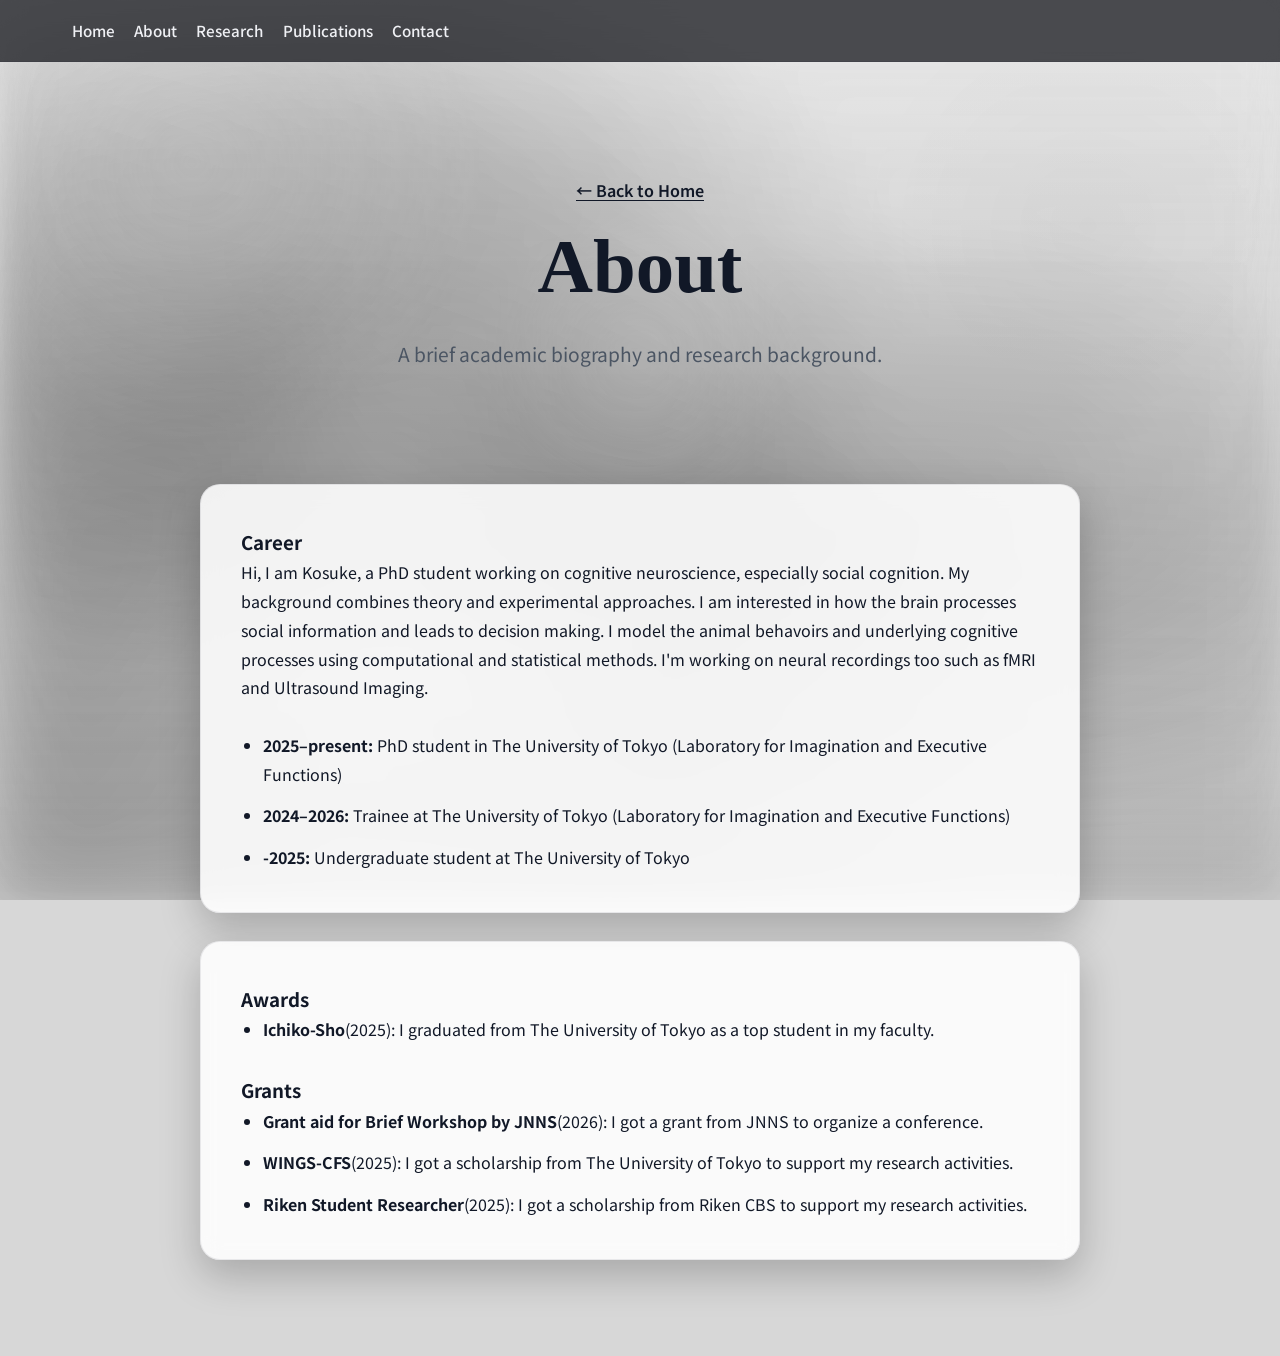
==== about.html @ 312822df "Uploaded the files" ====
<!DOCTYPE html>
<html lang="en">

<head>
    <meta charset="UTF-8">
    <meta name="viewport" content="width=device-width, initial-scale=1.0">
    <title>Kosuke Yoshida — About</title>
    <meta name="description" content="About page for Kosuke Yoshida, researcher in computational neuroscience and machine learning.">
    <link rel="preconnect" href="https://fonts.googleapis.com">
    <link rel="preconnect" href="https://fonts.gstatic.com" crossorigin>
    <link href="https://fonts.googleapis.com/css2?family=Noto+Sans+JP:wght@300;400;500;700&family=Outfit:wght@300;400;600;700&display=swap" rel="stylesheet">
    <link rel="stylesheet" href="style.css">
</head>

<body class="page-body">
    <div class="background-canvas" id="canvas-container"></div>
    <nav class="glass-nav">
        <div class="nav-content">
            <!-- <div class="logo" style="color: #eff0f4;">Kosuke Yoshida</div> -->
            <ul class="nav-links">
                <li><a href="index.html" style="color: #eff0f4;">Home</a></li>
                <li><a href="about.html"  style="color: #eff0f4;">About</a></li>
                <li><a href="research.html" style="color: #eff0f4;">Research</a></li>
                <li><a href="publications.html" style="color: #eff0f4;">Publications</a></li>
                <!-- <li><a href="teaching.html">Teaching</a></li> -->
                <li><a href="contact.html" style="color: #eff0f4;">Contact</a></li>
            </ul>
        </div>
    </nav>

    <main class="page-shell">
        <section class="page-hero">
            <div class="container">
                <a class="concept-link back-home" href="index.html">← Back to Home</a>
                <h1>About</h1>
                <p class="subtitle">A brief academic biography and research background.</p>
            </div>
        </section>
        <section>
            <div class="container">
                <div class="about-stack">
                    <div class="card glass-card page-card fade-in-observe">
                        <h3>Career</h3>
                        <p>
                            Hi, I am Kosuke, a PhD student working on cognitive neuroscience, especially social cognition.
                            My background combines theory and experimental approaches.
                            I am interested in how the brain processes social information and leads to decision making.
                            I model the animal behavoirs and underlying cognitive processes using computational and statistical methods.
                            I'm working on neural recordings too such as fMRI and Ultrasound Imaging.
                        </p>
                        <br>
                        <ul>
                            <li><strong>2025–present:</strong> PhD student in The University of Tokyo (Laboratory for Imagination and Executive Functions)</li>
                            <li><strong>2024–2026:</strong> Trainee at The University of Tokyo (Laboratory for Imagination and Executive Functions)</li>
                            <li><strong>-2025:</strong> Undergraduate student at The University of Tokyo</li>
                        </ul>
                    </div>

                    <div class="card glass-card page-card fade-in-observe">
                        <h3>Awards</h3>
                        <ul>
                            <li><strong>Ichiko-Sho</strong>(2025): I graduated from The University of Tokyo as a top student in my faculty.</li>
                        </ul>
                        <br>
                        <h3>Grants</h3>
                        <ul>
                            <li><strong>Grant aid for Brief Workshop by JNNS</strong>(2026): I got a grant from JNNS to organize a conference.</li>
                            <li><strong>WINGS-CFS</strong>(2025): I got a scholarship from The University of Tokyo to support my research activities.</li>
                            <li><strong>Riken Student Researcher</strong>(2025): I got a scholarship from Riken CBS to support my research activities.</li>
                        </ul>
                    </div>
                </div>
            </div>
        </section>
    </main>

    <!-- <footer>
        <p>&copy; 2026 Kosuke Yoshida. All rights reserved.</p>
    </footer> -->

    <script src="script.js"></script>
</body>

</html>
---- style.css ----
:root {
    /* Gray / academic palette */
    --bg-color: #d7d7d7;
    --bg-accent: #c8c8c8;
    --accent-primary: #525252;
    --accent-secondary: #111827;
    --text-primary: #111827;
    --text-secondary: #4b5563;
    --glass-bg: rgba(255, 255, 255, 0.88);
    --glass-border: rgba(17, 24, 39, 0.08);
    --glass-highlight: rgba(255, 255, 255, 1);
    --font-heading: Georgia, 'Times New Roman', serif;
    --font-body: 'Noto Sans JP', sans-serif;
}

* {
    margin: 0;
    padding: 0;
    box-sizing: border-box;
}

body {
    background-color: var(--bg-color);
    color: var(--text-primary);
    font-family: var(--font-body);
    line-height: 1.8;
    overflow-x: hidden;
    position: relative;
    -webkit-font-smoothing: antialiased;
}

/* Background Animation Placeholder using CSS Gradients */
.background-canvas {
    position: fixed;
    top: 0;
    left: 0;
    width: 100vw;
    height: 100vh;
    z-index: -1;
    overflow: hidden;
    background:
        radial-gradient(circle at 15% 18%, rgba(255, 255, 255, 0.32), transparent 22%),
        radial-gradient(circle at 85% 25%, rgba(0, 0, 0, 0.04), transparent 18%),
        linear-gradient(180deg, rgba(255, 255, 255, 0.28), rgba(0, 0, 0, 0.05));
}

.background-canvas::before {
    content: '';
    position: absolute;
    inset: 0;
    background:
        radial-gradient(circle at 50% 40%, rgba(255, 255, 255, 0.18), transparent 18%),
        radial-gradient(ellipse at 24% 34%, rgba(0, 0, 0, 0.24) 0%, rgba(0, 0, 0, 0.18) 22%, transparent 45%),
        radial-gradient(ellipse at 72% 58%, rgba(0, 0, 0, 0.22) 0%, rgba(0, 0, 0, 0.14) 18%, transparent 42%),
        radial-gradient(ellipse at 52% 80%, rgba(0, 0, 0, 0.14) 0%, rgba(0, 0, 0, 0.08) 16%, transparent 36%),
        linear-gradient(180deg, rgba(255, 255, 255, 0.26), rgba(0, 0, 0, 0.06));
    background-repeat: no-repeat;
    background-position: center center;
    background-size: cover;
    opacity: 0.88;
    mix-blend-mode: normal;
    filter: blur(16px) grayscale(1) contrast(1.02) brightness(0.98);
}

.background-canvas::after {
    content: '';
    position: absolute;
    inset: 0;
    background:
        conic-gradient(from 160deg at 24% 34%, rgba(0, 0, 0, 0.0), rgba(0, 0, 0, 0.12), rgba(0, 0, 0, 0.0) 35%),
        conic-gradient(from 210deg at 72% 58%, rgba(0, 0, 0, 0.0), rgba(0, 0, 0, 0.10), rgba(0, 0, 0, 0.0) 32%),
        linear-gradient(180deg, rgba(255, 255, 255, 0.03), rgba(0, 0, 0, 0.08));
    filter: blur(42px);
    pointer-events: none;
}

.background-canvas canvas {
    position: absolute;
    inset: 0;
    width: 100%;
    height: 100%;
    z-index: 1;
    mix-blend-mode: multiply;
    opacity: 0.0;
    animation: bgPulse 10s ease-in-out infinite alternate;
}

@keyframes bgPulse {
    0% {
        transform: scale(1);
        opacity: 0.8;
    }

    100% {
        transform: scale(1.1);
        opacity: 1;
    }
}

/* Navigation */
.glass-nav {
    position: fixed;
    top: 0;
    width: 100%;
    z-index: 100;
    background: rgba(13, 15, 20, 0.72);
    backdrop-filter: blur(12px);
    -webkit-backdrop-filter: blur(12px);
    border-bottom: 1px solid var(--glass-border);
    padding: 1rem 0;
    transition: all 0.3s ease;
}

.nav-content {
    max-width: 1200px;
    margin: 0 auto;
    display: flex;
    justify-content: space-between;
    align-items: center;
    padding: 0 2rem;
}

.logo {
    font-family: var(--font-heading);
    font-weight: 700;
    font-size: 1.25rem;
    color: var(--text-primary);
    letter-spacing: 0.5px;
}

.nav-links {
    list-style: none;
    display: flex;
    gap: 1.2rem;
    flex-wrap: wrap;
    justify-content: flex-end;
}

.nav-links a {
    color: var(--text-primary);
    text-decoration: none;
    font-size: 0.95rem;
    font-weight: 500;
    transition: color 0.3s ease, opacity 0.3s ease;
    padding: 0.1rem 0;
    border: none;
    border-radius: 0;
    background: transparent;
}

.nav-links a:hover {
    color: #000000;
    background: transparent;
    opacity: 0.72;
}

/* Hero Section */
#hero {
    min-height: 100vh;
    display: flex;
    flex-direction: column;
    justify-content: center;
    align-items: center;
    text-align: center;
    padding: 2rem;
    position: relative;
}

.eyebrow {
    font-family: var(--font-heading);
    color: var(--text-secondary);
    text-transform: uppercase;
    letter-spacing: 2px;
    font-size: 0.85rem;
    margin-bottom: 1rem;
    display: block;
}

h1 {
    font-family: var(--font-heading);
    font-size: clamp(2.5rem, 6vw, 5rem);
    font-weight: 700;
    line-height: 1.2;
    margin-bottom: 1.5rem;
    color: var(--text-primary);
}

.subtitle {
    font-size: clamp(1rem, 2vw, 1.2rem);
    color: var(--text-secondary);
    margin-bottom: 3rem;
    max-width: 600px;
    margin-left: auto;
    margin-right: auto;
}

.event-details {
    display: flex;
    flex-wrap: wrap;
    justify-content: center;
    gap: 2rem;
    margin-bottom: 3rem;
    font-family: var(--font-heading);
}

.detail-item {
    display: flex;
    align-items: center;
    gap: 0.5rem;
    background: rgba(255, 255, 255, 0.03);
    padding: 0.25rem 0.5rem;
    border-radius: 6px;
    border: 1px solid rgba(255, 255, 255, 0.08);
}

.hero-host {
    margin-top: -1.6rem;
    margin-bottom: 1.2rem;
    color: var(--text-secondary);
    font-size: 0.95rem;
}

.cta-button {
    display: inline-block;
    padding: 1rem 2.5rem;
    background: linear-gradient(135deg, #d1d5db, #f3f4f6);
    color: #111827;
    text-decoration: none;
    border-radius: 50px;
    font-weight: 600;
    transition: transform 0.3s ease, box-shadow 0.3s ease;
    box-shadow: 0 2px 8px rgba(15, 23, 42, 0.06);
}

.cta-button:hover {
    transform: translateY(-2px);
    box-shadow: 0 8px 24px rgba(0, 0, 0, 0.25);
}

.hero-links {
    display: flex;
    gap: 0.85rem;
    justify-content: center;
    flex-wrap: wrap;
}

/* Sections */
section {
    padding: 6rem 2rem;
}

.page-shell section:not(.page-hero) {
    padding-top: 2rem;
    padding-bottom: 6rem;
}

.container {
    max-width: 1000px;
    margin: 0 auto;
    text-align: center;
}

.section-title {
    font-family: var(--font-heading);
    font-size: 2.5rem;
    text-align: center;
    margin-bottom: 3rem;
    color: #111827;
    background: none;
    background-clip: border-box;
    -webkit-text-fill-color: initial;
}

/* Cards & Glassmorphism */
.glass-card {
    background: var(--glass-bg);
    border: 1px solid var(--glass-border);
    backdrop-filter: blur(10px);
    -webkit-backdrop-filter: blur(10px);
    padding: 2.5rem;
    border-radius: 20px;
    transition: transform 0.3s ease, border-color 0.3s ease;
    box-shadow: 0 16px 40px rgba(0, 0, 0, 0.22);
    text-align: left;
    color: #111827;
}

.glass-card:hover {
    border-color: rgba(255, 255, 255, 0.2);
    background: #ffffff;
}

.about-stack {
    display: grid;
    gap: 1.75rem;
}

.about-stack > .page-card {
    width: 100%;
    max-width: 880px;
    justify-self: center;
}

#about p {
    margin-bottom: 1.5rem;
    color: #111827;
    font-size: 1.05rem;
}

#about p:last-child {
    margin-bottom: 0;
}

.concept-link {
    color: #111827;
    text-decoration: underline;
    text-underline-offset: 3px;
    font-weight: 600;
    transition: opacity 0.2s ease;
}

.concept-link:hover {
    opacity: 0.8;
}

.features-grid {
    display: grid;
    grid-template-columns: repeat(auto-fit, minmax(280px, 1fr));
    gap: 1.5rem;
    margin-top: 2rem;
}

.feature-card h4 {
    font-family: var(--font-heading);
    font-size: 1.25rem;
    color: #111827;
    margin-bottom: 1rem;
}

.tba-card {
    text-align: center;
    padding: 4rem 2rem;
    border-style: dashed;
    border-color: var(--glass-border);
    margin-bottom: 2rem;
}

.tba-content h3 {
    font-family: var(--font-heading);
    font-size: 2rem;
    margin-bottom: 1rem;
    color: #111827;
}

.organizers-grid {
    display: grid;
    grid-template-columns: repeat(auto-fit, minmax(300px, 1fr));
    gap: 1.5rem;
}

.organizer-card h3 {
    font-size: 1.5rem;
    margin-bottom: 0.5rem;
}

.contact-info {
    text-align: center;
    margin-top: 2rem;
}

.contact-info h4 {
    color: #111827;
    margin-bottom: 1rem;
}

footer {
    text-align: center;
    padding: 3rem 1rem;
    background: transparent;
    color: var(--text-secondary);
    font-size: 0.9rem;
}

/* Utilities */
.mt-4 {
    margin-top: 1.5rem;
}

.small-text {
    font-size: 0.9rem;
    color: var(--text-secondary);
    margin-top: 1rem;
}

.page-hero {
    padding-top: 9rem;
    padding-bottom: 2rem;
    min-height: auto;
}

.page-shell {
    padding-top: 2rem;
}

.page-card {
    max-width: 880px;
    margin: 0 auto;
}

.page-card p,
.page-card li,
.page-card h3 {
    color: #111827;
}

.page-card ul,
.page-card ol {
    padding-left: 1.35rem;
}

.page-card li + li {
    margin-top: 0.8rem;
}

.back-home {
    display: inline-flex;
    margin-bottom: 1rem;
}

.news-scroll {
    max-width: 860px;
    margin: 0 auto;
    max-height: 8rem;
    overflow-y: auto;
    padding: 1rem;
    background: transparent;
    border: none;
    border-radius: 30px;
    backdrop-filter: none;
    -webkit-backdrop-filter: none;
    scroll-padding-top: 0.3rem;
    scroll-behavior: smooth;
}

.news-item {
    display: grid;
    grid-template-columns: 120px 1fr;
    gap: 1rem;
    align-items: start;
    padding: 0.6rem 0;
    border-bottom: 1px solid rgba(17, 24, 39, 0.08);
    height: 3.6rem;
}

.news-item:last-child {
    border-bottom: none;
}

.news-date {
    font-family: var(--font-heading);
    color: #111827;
    font-weight: 700;
    white-space: nowrap;
}

.news-content {
    margin: 0;
    color: #111827;
    line-height: 1.7;
}

.news-scroll::-webkit-scrollbar {
    width: 6px;
}

.news-scroll::-webkit-scrollbar-track {
    background: transparent;
}

.news-scroll::-webkit-scrollbar-thumb {
    background: rgba(17, 24, 39, 0.32);
    border-radius: 999px;
}

.news-scroll::-webkit-scrollbar-thumb:hover {
    background: rgba(17, 24, 39, 0.5);
}

body.page-body .hero-content {
    max-width: 900px;
}

/* Animations */
.fade-in-up {
    animation: fadeInUp 1s ease-out forwards;
}

@keyframes fadeInUp {
    from {
        opacity: 0;
        transform: translateY(30px);
    }

    to {
        opacity: 1;
        transform: translateY(0);
    }
}

.fade-in-observe {
    opacity: 0;
    transform: translateY(20px);
    transition: opacity 0.8s ease-out, transform 0.8s ease-out;
}

.fade-in-observe.visible {
    opacity: 1;
    transform: translateY(0);
}

/* Responsiveness */
@media (max-width: 768px) {
    .nav-content {
        flex-direction: column;
        align-items: flex-start;
        gap: 0.9rem;
    }

    .nav-links {
        width: 100%;
        overflow-x: auto;
        flex-wrap: nowrap;
        padding-bottom: 0.25rem;
    }

    h1 {
        font-size: 2.5rem;
    }

    .hero-content {
        width: 100%;
    }

    .card {
        padding: 1.5rem;
    }

    .news-item {
        grid-template-columns: 1fr;
        gap: 0.35rem;
    }
}

/* Added Styles for Enhanced Features */
.section-subtitle {
    font-family: var(--font-heading);
    font-size: 2rem;
    text-align: center;
    margin-bottom: 2rem;
    margin-top: 3rem;
    color: #111827;
    background: none;
    background-clip: border-box;
    -webkit-text-fill-color: initial;
}

.feature-card {
    display: flex;
    flex-direction: column;
    height: 100%;
}

.feature-desc {
    font-weight: 700;
    color: var(--accent-secondary);
    margin-bottom: 0.8rem;
    font-size: 1.05rem;
    letter-spacing: 0.5px;
}

.feature-card p:last-child {
    font-size: 0.95rem;
    color: var(--text-secondary);
    line-height: 1.7;
    margin-top: auto;
}

/* Recent Updates Section */
#updates {
    padding: 0rem 2rem;
}

#updates .section-title {
    margin-bottom: 2rem;
}

.updates-scroll {
    max-width: 800px;
    margin: 0 auto;
    height: 150px;
    overflow-y: scroll;
    background: var(--glass-bg);
    border: 1px solid var(--glass-border);
    border-radius: 15px;
    padding: 1.5rem;
    backdrop-filter: blur(10px);
    -webkit-backdrop-filter: blur(10px);
}

.updates-scroll::-webkit-scrollbar {
    width: 6px;
}

.updates-scroll::-webkit-scrollbar-track {
    background: transparent;
}

.updates-scroll::-webkit-scrollbar-thumb {
    background: rgba(0, 229, 255, 0.4);
    border-radius: 3px;
}

.updates-scroll::-webkit-scrollbar-thumb:hover {
    background: rgba(0, 229, 255, 0.6);
}

.update-item {
    display: flex;
    gap: 1rem;
    padding: 1rem 0;
    border-bottom: 1px solid rgba(255, 255, 255, 0.1);
    align-items: flex-start;
}

.update-item:last-child {
    border-bottom: none;
}

.update-date {
    font-family: var(--font-heading);
    color: var(--accent-secondary);
    font-weight: 600;
    font-size: 0.85rem;
    white-space: nowrap;
    flex-shrink: 0;
}

.update-content {
    color: #cbd5e1;
    font-size: 0.95rem;
    line-height: 1.5;
}

/* Schedule Section */
.schedule-card {
    padding: 2rem;
    border-style: solid;
}

.schedule-title {
    text-align: center;
    margin-bottom: 1.5rem;
}

.schedule-title h3 {
    font-family: var(--font-heading);
    font-size: 2rem;
    margin-bottom: 0.4rem;
    color: var(--text-secondary);
    text-align: center;
}

.schedule-note {
    color: var(--text-secondary);
    font-size: 0.85rem;
}

.schedule-grid {
    display: grid;
    grid-template-columns: 1fr 1fr;
    gap: 1rem;
}

.schedule-day {
    background: rgba(255, 255, 255, 0.02);
    border: 1px solid var(--glass-border);
    border-radius: 14px;
    padding: 1rem;
}

.schedule-day h4 {
    font-family: var(--font-heading);
    font-size: 1rem;
    color: var(--text-primary);
    display: flex;
    justify-content: space-between;
    align-items: center;
    gap: 0.6rem;
    margin-bottom: 1rem;
    padding-bottom: 0.6rem;
    border-bottom: 1px solid rgba(0, 229, 255, 0.3);
}

.day-label {
    color: var(--accent-secondary);
    font-weight: 700;
    letter-spacing: 0.2px;
}

.day-date {
    color: var(--text-secondary);
    font-size: 0.9rem;
    font-weight: 500;
}

.schedule-list {
    display: flex;
    flex-direction: column;
}

.schedule-item {
    display: grid;
    grid-template-columns: 108px 1fr;
    gap: 0.75rem;
    padding: 0.55rem 0;
    align-items: flex-start;
    border-bottom: 1px dashed rgba(255, 255, 255, 0.09);
}

.schedule-item:last-child {
    border-bottom: none;
}

.schedule-time {
    font-family: var(--font-heading);
    color: var(--accent-secondary);
    font-weight: 700;
    font-size: 0.86rem;
    white-space: nowrap;
    flex-shrink: 0;
}

.schedule-content {
    color: #cbd5e1;
    font-size: 0.9rem;
    line-height: 1.45;
}

.lecture-info-card {
    padding: 2rem;
    margin-bottom: 2rem;
}

.lecture-block-title {
    font-family: var(--font-heading);
    font-size: 1.8rem;
    color: var(--text-secondary);
    text-align: center;
    margin-bottom: 1.2rem;
}

.lecture-grid {
    display: grid;
    grid-template-columns: 1fr;
    gap: 1rem;
}

.lecture-item {
    background: rgba(255, 255, 255, 0.02);
    border: 1px solid var(--glass-border);
    border-radius: 14px;
    padding: 1rem;
}

.lecture-top {
    display: grid;
    grid-template-columns: 1fr 220px;
    gap: 1rem;
    align-items: start;
    margin-bottom: 0.8rem;
}

.lecture-head {
    min-width: 0;
}

.lecture-name-row {
    display: flex;
    justify-content: flex-start;
    align-items: baseline;
    gap: 0.35rem;
}

.lecture-name {
    font-family: var(--font-heading);
    color: var(--accent-secondary);
    font-size: 1.1rem;
    margin-bottom: 0;
}

.lecture-hp-link {
    color: #ffffff;
    text-decoration: underline;
    text-underline-offset: 2px;
    font-size: 0.9rem;
    white-space: nowrap;
}

.lecture-hp-link:hover {
    opacity: 0.85;
}

.lecture-item p {
    color: #cbd5e1;
    font-size: 0.95rem;
    margin-bottom: 0.7rem;
    line-height: 1.65;
}

.abstract-block {
    background: rgba(255, 255, 255, 0.03);
    border: 1px solid var(--glass-border);
    border-radius: 10px;
    padding: 0.75rem 0.85rem;
    margin-bottom: 0.8rem;
}

.abstract-label {
    font-family: var(--font-heading);
    color: var(--accent-secondary);
    font-size: 0.9rem;
    margin-bottom: 0.35rem;
}

.abstract-text {
    margin: 0;
    max-height: none;
    overflow-y: visible;
    line-height: 1.8;
    white-space: normal;
}

.lecture-photo {
    width: 100%;
    max-width: 220px;
    aspect-ratio: 4 / 3;
    object-fit: cover;
    border-radius: 10px;
    border: 1px solid var(--glass-border);
    margin: 0;
    background: rgba(255, 255, 255, 0.03);
    justify-self: end;
}

#hero-gallery {
    padding-top: 1rem;
}

.hero-gallery-grid {
    display: grid;
    grid-template-columns: repeat(3, minmax(0, 1fr));
    gap: 1rem;
}

.hero-gallery-item {
    margin: 0;
    padding: 0.8rem;
}

.hero-gallery-item img {
    width: 100%;
    aspect-ratio: 4 / 3;
    object-fit: cover;
    border-radius: 12px;
    border: 1px solid var(--glass-border);
    display: block;
}

#faq {
    padding-top: 2rem;
}

.faq-list {
    display: grid;
    gap: 1rem;
}

.faq-item {
    padding: 1.2rem 1.4rem;
}

.faq-item summary {
    cursor: pointer;
    font-family: var(--font-heading);
    color: var(--text-primary);
    font-size: 1.05rem;
    list-style: none;
}

.faq-item summary::-webkit-details-marker {
    display: none;
}

.faq-item summary::before {
    content: '+';
    color: var(--accent-secondary);
    margin-right: 0.6rem;
    font-weight: 700;
}

.faq-item[open] summary::before {
    content: '-';
}

.faq-item p {
    margin-top: 0.8rem;
    color: #cbd5e1;
    font-size: 0.95rem;
}

.organizers-grid-horizontal {
    grid-template-columns: 1fr;
}

@media (max-width: 768px) {
    .schedule-grid {
        grid-template-columns: 1fr;
        gap: 0.9rem;
    }

    .schedule-item {
        grid-template-columns: 96px 1fr;
        gap: 0.65rem;
    }

    .hero-gallery-grid {
        grid-template-columns: 1fr;
    }

    .lecture-grid {
        grid-template-columns: 1fr;
    }

    .lecture-top {
        grid-template-columns: 1fr;
    }

    .lecture-photo {
        max-width: 100%;
        justify-self: start;
        margin-top: 0.3rem;
    }

    .lecture-name-row {
        align-items: flex-start;
        flex-wrap: wrap;
    }

    .organizers-grid-horizontal {
        grid-template-columns: 1fr;
    }
}
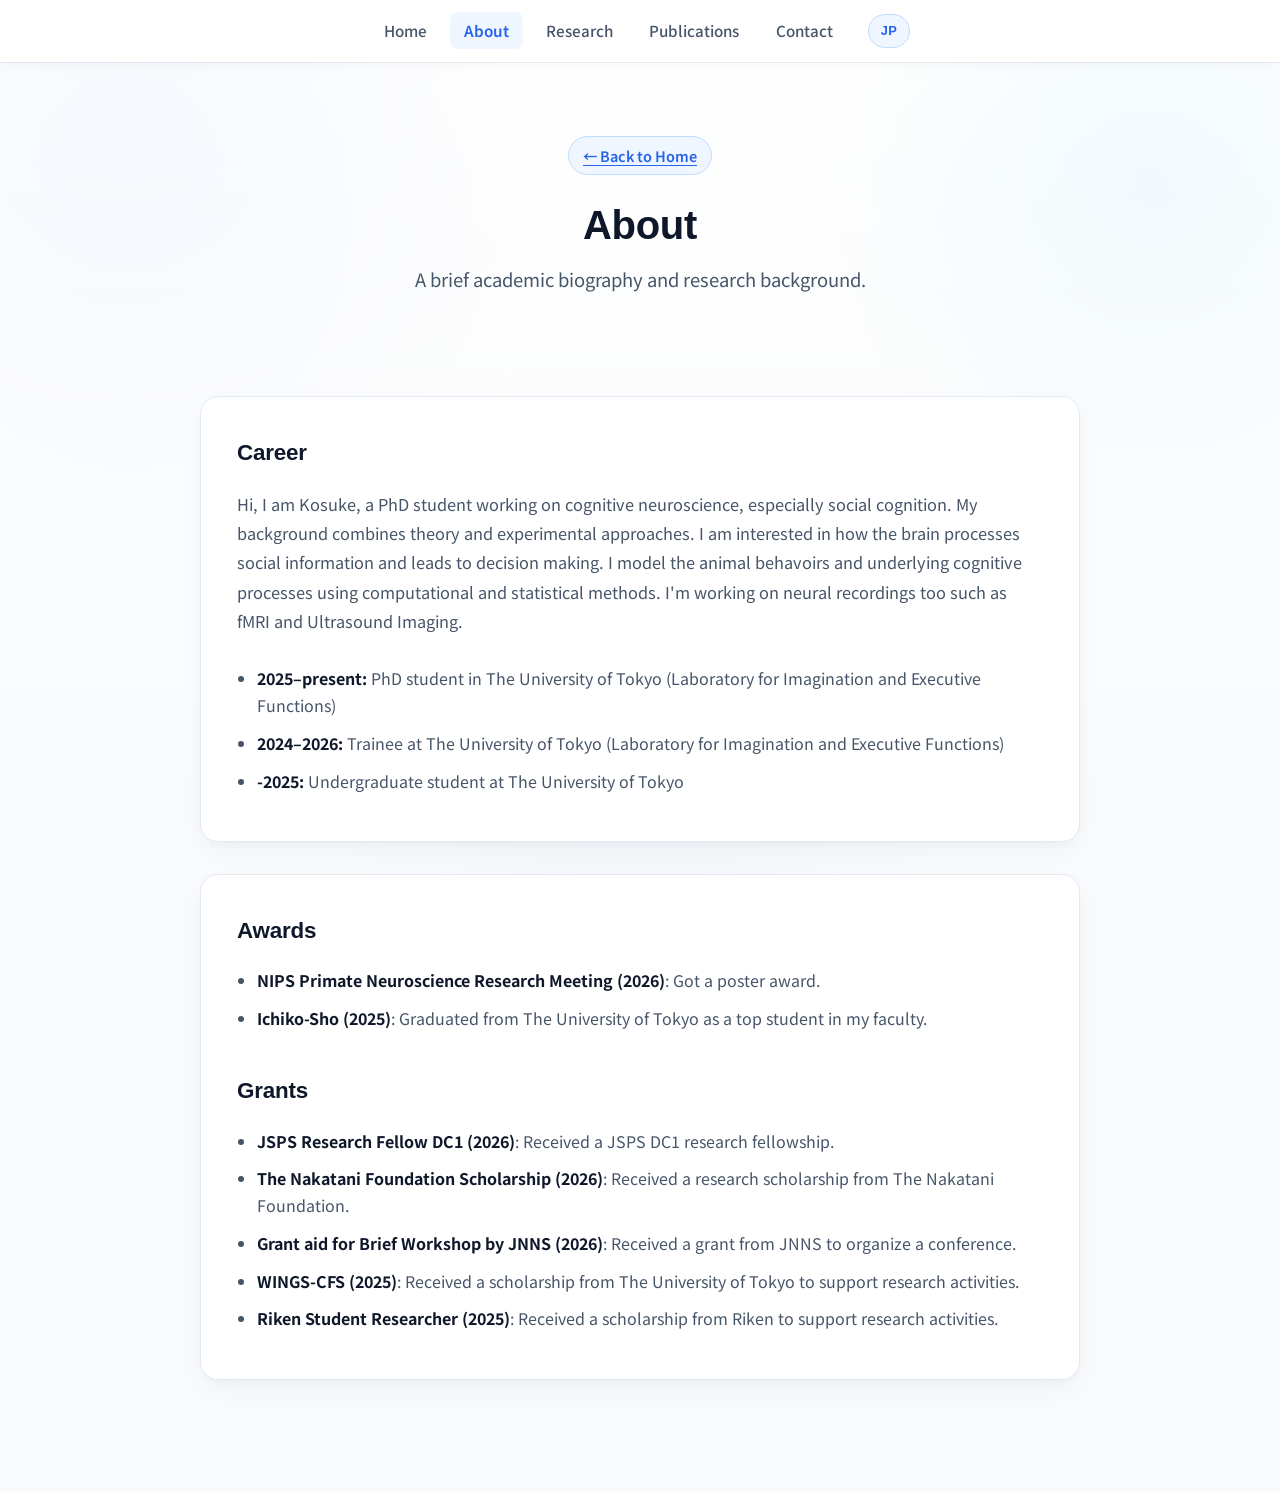
==== commit 975777da: "Redesign personal website: bright theme, JP/EN pages, content builder system, and column updates" ====
--- a/about.html
+++ b/about.html
@@ -5,10 +5,13 @@
     <meta charset="UTF-8">
     <meta name="viewport" content="width=device-width, initial-scale=1.0">
     <title>Kosuke Yoshida — About</title>
-    <meta name="description" content="About page for Kosuke Yoshida, researcher in computational neuroscience and machine learning.">
+    <meta name="description"
+        content="About page for Kosuke Yoshida, researcher in computational neuroscience and machine learning.">
     <link rel="preconnect" href="https://fonts.googleapis.com">
     <link rel="preconnect" href="https://fonts.gstatic.com" crossorigin>
-    <link href="https://fonts.googleapis.com/css2?family=Noto+Sans+JP:wght@300;400;500;700&family=Outfit:wght@300;400;600;700&display=swap" rel="stylesheet">
+    <link
+        href="https://fonts.googleapis.com/css2?family=Noto+Sans+JP:wght@300;400;500;700&family=Outfit:wght@300;400;600;700&display=swap"
+        rel="stylesheet">
     <link rel="stylesheet" href="style.css">
 </head>
 
@@ -16,15 +19,16 @@
     <div class="background-canvas" id="canvas-container"></div>
     <nav class="glass-nav">
         <div class="nav-content">
-            <!-- <div class="logo" style="color: #eff0f4;">Kosuke Yoshida</div> -->
             <ul class="nav-links">
-                <li><a href="index.html" style="color: #eff0f4;">Home</a></li>
-                <li><a href="about.html"  style="color: #eff0f4;">About</a></li>
-                <li><a href="research.html" style="color: #eff0f4;">Research</a></li>
-                <li><a href="publications.html" style="color: #eff0f4;">Publications</a></li>
-                <!-- <li><a href="teaching.html">Teaching</a></li> -->
-                <li><a href="contact.html" style="color: #eff0f4;">Contact</a></li>
+                <li><a href="index.html">Home</a></li>
+                <li><a href="about.html" class="active">About</a></li>
+                <li><a href="research.html">Research</a></li>
+                <li><a href="publications.html">Publications</a></li>
+                <li><a href="contact.html">Contact</a></li>
             </ul>
+            <div class="lang-switch-container">
+                <a href="about_jp.html" class="lang-switch-btn" title="日本語ページへ">JP</a>
+            </div>
         </div>
     </nav>
 
@@ -42,16 +46,20 @@
                     <div class="card glass-card page-card fade-in-observe">
                         <h3>Career</h3>
                         <p>
-                            Hi, I am Kosuke, a PhD student working on cognitive neuroscience, especially social cognition.
+                            Hi, I am Kosuke, a PhD student working on cognitive neuroscience, especially social
+                            cognition.
                             My background combines theory and experimental approaches.
                             I am interested in how the brain processes social information and leads to decision making.
-                            I model the animal behavoirs and underlying cognitive processes using computational and statistical methods.
+                            I model the animal behavoirs and underlying cognitive processes using computational and
+                            statistical methods.
                             I'm working on neural recordings too such as fMRI and Ultrasound Imaging.
                         </p>
                         <br>
                         <ul>
-                            <li><strong>2025–present:</strong> PhD student in The University of Tokyo (Laboratory for Imagination and Executive Functions)</li>
-                            <li><strong>2024–2026:</strong> Trainee at The University of Tokyo (Laboratory for Imagination and Executive Functions)</li>
+                            <li><strong>2025–present:</strong> PhD student in The University of Tokyo (Laboratory for
+                                Imagination and Executive Functions)</li>
+                            <li><strong>2024–2026:</strong> Trainee at The University of Tokyo (Laboratory for
+                                Imagination and Executive Functions)</li>
                             <li><strong>-2025:</strong> Undergraduate student at The University of Tokyo</li>
                         </ul>
                     </div>
@@ -59,14 +67,17 @@
                     <div class="card glass-card page-card fade-in-observe">
                         <h3>Awards</h3>
                         <ul>
-                            <li><strong>Ichiko-Sho</strong>(2025): I graduated from The University of Tokyo as a top student in my faculty.</li>
+                            <li><strong>NIPS Primate Neuroscience Research Meeting (2026)</strong>: Got a poster award.</li>
+                            <li><strong>Ichiko-Sho (2025)</strong>: Graduated from The University of Tokyo as a top student in my faculty.</li>
                         </ul>
                         <br>
                         <h3>Grants</h3>
                         <ul>
-                            <li><strong>Grant aid for Brief Workshop by JNNS</strong>(2026): I got a grant from JNNS to organize a conference.</li>
-                            <li><strong>WINGS-CFS</strong>(2025): I got a scholarship from The University of Tokyo to support my research activities.</li>
-                            <li><strong>Riken Student Researcher</strong>(2025): I got a scholarship from Riken CBS to support my research activities.</li>
+                            <li><strong>JSPS Research Fellow DC1 (2026)</strong>: Received a JSPS DC1 research fellowship.</li>
+                            <li><strong>The Nakatani Foundation Scholarship (2026)</strong>: Received a research scholarship from The Nakatani Foundation.</li>
+                            <li><strong>Grant aid for Brief Workshop by JNNS (2026)</strong>: Received a grant from JNNS to organize a conference.</li>
+                            <li><strong>WINGS-CFS (2025)</strong>: Received a scholarship from The University of Tokyo to support research activities.</li>
+                            <li><strong>Riken Student Researcher (2025)</strong>: Received a scholarship from Riken to support research activities.</li>
                         </ul>
                     </div>
                 </div>
@@ -81,4 +92,4 @@
     <script src="script.js"></script>
 </body>
 
-</html>
+</html>
--- a/style.css
+++ b/style.css
@@ -1,16 +1,20 @@
 :root {
-    /* Gray / academic palette */
-    --bg-color: #d7d7d7;
-    --bg-accent: #c8c8c8;
-    --accent-primary: #525252;
-    --accent-secondary: #111827;
-    --text-primary: #111827;
-    --text-secondary: #4b5563;
-    --glass-bg: rgba(255, 255, 255, 0.88);
-    --glass-border: rgba(17, 24, 39, 0.08);
-    --glass-highlight: rgba(255, 255, 255, 1);
-    --font-heading: Georgia, 'Times New Roman', serif;
-    --font-body: 'Noto Sans JP', sans-serif;
+    /* Bright / Modern Academic Palette */
+    --bg-color: #f8fafc;
+    --bg-accent: #ffffff;
+    --accent-primary: #2563eb;
+    --accent-hover: #1d4ed8;
+    --accent-light: #eff6ff;
+    --accent-border: #bfdbfe;
+    --text-primary: #0f172a;
+    --text-secondary: #475569;
+    --text-muted: #64748b;
+    --glass-bg: rgba(255, 255, 255, 0.92);
+    --glass-border: #e2e8f0;
+    --font-heading: 'Outfit', sans-serif;
+    --font-body: 'Noto Sans JP', -apple-system, BlinkMacSystemFont, 'Segoe UI', Roboto, sans-serif;
+    --card-shadow: 0 10px 30px -5px rgba(15, 23, 42, 0.05), 0 4px 12px -2px rgba(15, 23, 42, 0.03);
+    --card-shadow-hover: 0 20px 40px -10px rgba(15, 23, 42, 0.1), 0 8px 20px -4px rgba(15, 23, 42, 0.06);
 }
 
 * {
@@ -29,7 +33,7 @@
     -webkit-font-smoothing: antialiased;
 }
 
-/* Background Animation Placeholder using CSS Gradients */
+/* Bright Soft Background */
 .background-canvas {
     position: fixed;
     top: 0;
@@ -39,367 +43,507 @@
     z-index: -1;
     overflow: hidden;
     background:
-        radial-gradient(circle at 15% 18%, rgba(255, 255, 255, 0.32), transparent 22%),
-        radial-gradient(circle at 85% 25%, rgba(0, 0, 0, 0.04), transparent 18%),
-        linear-gradient(180deg, rgba(255, 255, 255, 0.28), rgba(0, 0, 0, 0.05));
-}
-
-.background-canvas::before {
-    content: '';
-    position: absolute;
-    inset: 0;
-    background:
-        radial-gradient(circle at 50% 40%, rgba(255, 255, 255, 0.18), transparent 18%),
-        radial-gradient(ellipse at 24% 34%, rgba(0, 0, 0, 0.24) 0%, rgba(0, 0, 0, 0.18) 22%, transparent 45%),
-        radial-gradient(ellipse at 72% 58%, rgba(0, 0, 0, 0.22) 0%, rgba(0, 0, 0, 0.14) 18%, transparent 42%),
-        radial-gradient(ellipse at 52% 80%, rgba(0, 0, 0, 0.14) 0%, rgba(0, 0, 0, 0.08) 16%, transparent 36%),
-        linear-gradient(180deg, rgba(255, 255, 255, 0.26), rgba(0, 0, 0, 0.06));
-    background-repeat: no-repeat;
-    background-position: center center;
-    background-size: cover;
-    opacity: 0.88;
-    mix-blend-mode: normal;
-    filter: blur(16px) grayscale(1) contrast(1.02) brightness(0.98);
-}
-
-.background-canvas::after {
-    content: '';
-    position: absolute;
-    inset: 0;
-    background:
-        conic-gradient(from 160deg at 24% 34%, rgba(0, 0, 0, 0.0), rgba(0, 0, 0, 0.12), rgba(0, 0, 0, 0.0) 35%),
-        conic-gradient(from 210deg at 72% 58%, rgba(0, 0, 0, 0.0), rgba(0, 0, 0, 0.10), rgba(0, 0, 0, 0.0) 32%),
-        linear-gradient(180deg, rgba(255, 255, 255, 0.03), rgba(0, 0, 0, 0.08));
-    filter: blur(42px);
-    pointer-events: none;
-}
-
-.background-canvas canvas {
-    position: absolute;
-    inset: 0;
-    width: 100%;
-    height: 100%;
-    z-index: 1;
-    mix-blend-mode: multiply;
-    opacity: 0.0;
-    animation: bgPulse 10s ease-in-out infinite alternate;
-}
-
-@keyframes bgPulse {
-    0% {
-        transform: scale(1);
-        opacity: 0.8;
-    }
-
-    100% {
-        transform: scale(1.1);
-        opacity: 1;
-    }
-}
-
-/* Navigation */
+        radial-gradient(circle at 10% 15%, rgba(37, 99, 235, 0.04), transparent 30%),
+        radial-gradient(circle at 90% 20%, rgba(14, 165, 233, 0.05), transparent 25%),
+        radial-gradient(circle at 50% 80%, rgba(99, 102, 241, 0.03), transparent 35%),
+        linear-gradient(180deg, #ffffff 0%, #f8fafc 100%);
+}
+
+/* Navigation Bar */
 .glass-nav {
     position: fixed;
     top: 0;
     width: 100%;
     z-index: 100;
-    background: rgba(13, 15, 20, 0.72);
-    backdrop-filter: blur(12px);
-    -webkit-backdrop-filter: blur(12px);
+    background: var(--glass-bg);
+    backdrop-filter: blur(16px);
+    -webkit-backdrop-filter: blur(16px);
     border-bottom: 1px solid var(--glass-border);
-    padding: 1rem 0;
+    padding: 0.85rem 0;
+    box-shadow: 0 2px 15px rgba(15, 23, 42, 0.03);
     transition: all 0.3s ease;
 }
 
 .nav-content {
-    max-width: 1200px;
+    max-width: 1100px;
     margin: 0 auto;
     display: flex;
-    justify-content: space-between;
+    justify-content: center;
     align-items: center;
     padding: 0 2rem;
-}
-
-.logo {
-    font-family: var(--font-heading);
-    font-weight: 700;
-    font-size: 1.25rem;
-    color: var(--text-primary);
-    letter-spacing: 0.5px;
 }
 
 .nav-links {
     list-style: none;
     display: flex;
-    gap: 1.2rem;
-    flex-wrap: wrap;
-    justify-content: flex-end;
+    gap: 0.5rem;
+    align-items: center;
 }
 
 .nav-links a {
-    color: var(--text-primary);
+    color: var(--text-secondary);
     text-decoration: none;
     font-size: 0.95rem;
     font-weight: 500;
-    transition: color 0.3s ease, opacity 0.3s ease;
-    padding: 0.1rem 0;
-    border: none;
-    border-radius: 0;
+    padding: 0.45rem 0.9rem;
+    border-radius: 8px;
+    transition: all 0.2s ease;
     background: transparent;
 }
 
 .nav-links a:hover {
-    color: #000000;
-    background: transparent;
-    opacity: 0.72;
+    color: var(--accent-primary);
+    background: var(--accent-light);
+}
+
+.nav-links a.active {
+    color: var(--accent-primary);
+    font-weight: 600;
+    background: var(--accent-light);
+}
+
+/* Language Switcher */
+.lang-switch-container {
+    margin-left: 1.25rem;
+    display: flex;
+    align-items: center;
+}
+
+.lang-switch-btn {
+    display: inline-flex;
+    align-items: center;
+    justify-content: center;
+    font-family: var(--font-heading);
+    font-size: 0.8rem;
+    font-weight: 700;
+    color: var(--accent-primary);
+    background: var(--accent-light);
+    border: 1px solid var(--accent-border);
+    padding: 0.3rem 0.75rem;
+    border-radius: 20px;
+    text-decoration: none;
+    transition: all 0.2s ease;
+    letter-spacing: 0.5px;
+}
+
+.lang-switch-btn:hover {
+    background: var(--accent-primary);
+    color: #ffffff;
+    border-color: var(--accent-primary);
+    transform: translateY(-1px);
+    box-shadow: 0 4px 12px rgba(37, 99, 235, 0.2);
+}
+
+/* Main Layout */
+main {
+    min-height: calc(100vh - 120px);
 }
 
 /* Hero Section */
 #hero {
-    min-height: 100vh;
+    padding-top: 7.5rem;
+    padding-bottom: 4rem;
+}
+
+.hero-grid {
+    display: grid;
+    grid-template-columns: 340px 1fr;
+    gap: 3.5rem;
+    align-items: center;
+    max-width: 920px;
+    margin: 0 auto;
+    text-align: left;
+}
+
+.hero-image-col {
+    position: relative;
+}
+
+.hero-image-container {
+    position: relative;
+    border-radius: 16px;
+    box-shadow: 0 16px 36px -8px rgba(15, 23, 42, 0.09), 0 4px 12px -2px rgba(15, 23, 42, 0.04);
+    border: 1px solid var(--glass-border);
+    background: #ffffff;
+    display: flex;
+    justify-content: center;
+    align-items: center;
+}
+
+.hero-banner-image {
+    width: 100%;
+    height: auto;
+    max-height: 480px;
+    object-fit: contain;
+    display: block;
+    border-radius: 16px;
+    transition: transform 0.5s ease;
+}
+
+.hero-banner-image:hover {
+    transform: scale(1.015);
+}
+
+/* Why Blue Horse Button at Lower Right of Image */
+.why-horse-btn {
+    position: absolute;
+    bottom: -14px;
+    right: -12px;
+    display: inline-flex;
+    align-items: center;
+    gap: 0.45rem;
+    background: #ffffff;
+    border: 1px solid var(--accent-border);
+    color: var(--accent-primary);
+    font-family: var(--font-heading);
+    font-size: 0.88rem;
+    font-weight: 600;
+    padding: 0.45rem 1.05rem;
+    border-radius: 20px;
+    cursor: pointer;
+    box-shadow: 0 6px 18px rgba(37, 99, 235, 0.16);
+    transition: all 0.25s ease;
+    white-space: nowrap;
+    z-index: 10;
+}
+
+.why-horse-btn:hover {
+    background: var(--accent-primary);
+    color: #ffffff;
+    border-color: var(--accent-primary);
+    transform: translateY(-2px);
+    box-shadow: 0 10px 24px rgba(37, 99, 235, 0.25);
+}
+
+.why-horse-btn .btn-icon {
+    font-size: 0.95rem;
+}
+
+/* Hero Content Column */
+.hero-content-col {
     display: flex;
     flex-direction: column;
-    justify-content: center;
-    align-items: center;
-    text-align: center;
-    padding: 2rem;
-    position: relative;
+    align-items: flex-start;
 }
 
 .eyebrow {
     font-family: var(--font-heading);
+    color: var(--accent-primary);
+    background: var(--accent-light);
+    border: 1px solid var(--accent-border);
+    text-transform: uppercase;
+    letter-spacing: 1.5px;
+    font-size: 0.8rem;
+    font-weight: 600;
+    padding: 0.25rem 0.85rem;
+    border-radius: 20px;
+    margin-bottom: 1rem;
+    display: inline-block;
+}
+
+h1, .hero-title {
+    font-family: var(--font-heading);
+    font-size: clamp(1.6rem, 3.2vw, 2.4rem);
+    font-weight: 700;
+    line-height: 1.3;
+    margin-bottom: 0.75rem;
+    color: var(--text-primary);
+    letter-spacing: -0.3px;
+}
+
+.subtitle {
+    font-size: clamp(1rem, 1.8vw, 1.15rem);
     color: var(--text-secondary);
-    text-transform: uppercase;
-    letter-spacing: 2px;
-    font-size: 0.85rem;
-    margin-bottom: 1rem;
-    display: block;
-}
-
-h1 {
-    font-family: var(--font-heading);
-    font-size: clamp(2.5rem, 6vw, 5rem);
-    font-weight: 700;
-    line-height: 1.2;
-    margin-bottom: 1.5rem;
-    color: var(--text-primary);
-}
-
-.subtitle {
-    font-size: clamp(1rem, 2vw, 1.2rem);
-    color: var(--text-secondary);
-    margin-bottom: 3rem;
-    max-width: 600px;
-    margin-left: auto;
-    margin-right: auto;
+    margin-bottom: 1.75rem;
+    font-weight: 400;
 }
 
 .event-details {
     display: flex;
-    flex-wrap: wrap;
-    justify-content: center;
-    gap: 2rem;
-    margin-bottom: 3rem;
-    font-family: var(--font-heading);
+    justify-content: flex-start;
+    margin-bottom: 0;
 }
 
 .detail-item {
-    display: flex;
-    align-items: center;
-    gap: 0.5rem;
-    background: rgba(255, 255, 255, 0.03);
-    padding: 0.25rem 0.5rem;
-    border-radius: 6px;
-    border: 1px solid rgba(255, 255, 255, 0.08);
-}
-
-.hero-host {
-    margin-top: -1.6rem;
-    margin-bottom: 1.2rem;
-    color: var(--text-secondary);
+    display: inline-flex;
+    align-items: center;
+    gap: 0.6rem;
+    background: #ffffff;
+    padding: 0.65rem 1.25rem;
+    border-radius: 12px;
+    border: 1px solid var(--glass-border);
+    box-shadow: 0 4px 12px rgba(15, 23, 42, 0.03);
     font-size: 0.95rem;
-}
-
-.cta-button {
-    display: inline-block;
-    padding: 1rem 2.5rem;
-    background: linear-gradient(135deg, #d1d5db, #f3f4f6);
-    color: #111827;
-    text-decoration: none;
-    border-radius: 50px;
-    font-weight: 600;
-    transition: transform 0.3s ease, box-shadow 0.3s ease;
-    box-shadow: 0 2px 8px rgba(15, 23, 42, 0.06);
-}
-
-.cta-button:hover {
-    transform: translateY(-2px);
-    box-shadow: 0 8px 24px rgba(0, 0, 0, 0.25);
-}
-
-.hero-links {
-    display: flex;
-    gap: 0.85rem;
-    justify-content: center;
-    flex-wrap: wrap;
+    color: var(--text-primary);
+}
+
+.detail-item .icon {
+    font-weight: 600;
+    color: var(--accent-primary);
 }
 
 /* Sections */
 section {
-    padding: 6rem 2rem;
-}
-
-.page-shell section:not(.page-hero) {
-    padding-top: 2rem;
-    padding-bottom: 6rem;
+    padding: 3rem 2rem;
 }
 
 .container {
     max-width: 1000px;
     margin: 0 auto;
+}
+
+.section-title {
+    font-family: var(--font-heading);
+    font-size: 1.85rem;
     text-align: center;
-}
-
-.section-title {
-    font-family: var(--font-heading);
+    margin-bottom: 2rem;
+    color: var(--text-primary);
+    font-weight: 700;
+    letter-spacing: -0.3px;
+}
+
+/* Cards */
+.glass-card {
+    background: #ffffff;
+    border: 1px solid var(--glass-border);
+    padding: 2.25rem;
+    border-radius: 18px;
+    transition: transform 0.3s ease, box-shadow 0.3s ease, border-color 0.3s ease;
+    box-shadow: var(--card-shadow);
+    color: var(--text-primary);
+}
+
+.glass-card:hover {
+    box-shadow: var(--card-shadow-hover);
+    border-color: #cbd5e1;
+}
+
+/* News Section */
+.news-scroll {
+    max-width: 860px;
+    margin: 0 auto;
+    display: flex;
+    flex-direction: column;
+    gap: 1.25rem;
+    max-height: 270px;
+    overflow-y: auto;
+    padding-right: 0.5rem;
+}
+
+/* Custom scrollbar for news panel */
+.news-scroll::-webkit-scrollbar {
+    width: 6px;
+}
+
+.news-scroll::-webkit-scrollbar-track {
+    background: #f1f5f9;
+    border-radius: 10px;
+}
+
+.news-scroll::-webkit-scrollbar-thumb {
+    background: #cbd5e1;
+    border-radius: 10px;
+}
+
+.news-scroll::-webkit-scrollbar-thumb:hover {
+    background: var(--accent-primary);
+}
+
+.news-item {
+    display: grid;
+    grid-template-columns: 110px 1fr;
+    gap: 1.25rem;
+    align-items: center;
+    padding-bottom: 1rem;
+    border-bottom: 1px solid var(--glass-border);
+}
+
+.news-item:last-child {
+    border-bottom: none;
+    padding-bottom: 0;
+}
+
+.news-date {
+    font-family: var(--font-heading);
+    color: var(--accent-primary);
+    background: var(--accent-light);
+    border: 1px solid var(--accent-border);
+    font-weight: 600;
+    font-size: 0.85rem;
+    padding: 0.25rem 0.65rem;
+    border-radius: 6px;
+    text-align: center;
+    white-space: nowrap;
+}
+
+.news-content {
+    color: var(--text-primary);
+    font-size: 0.98rem;
+    line-height: 1.6;
+    margin: 0;
+}
+
+/* Interactive Modal for Why Blue Horse */
+.modal-overlay {
+    position: fixed;
+    inset: 0;
+    background: rgba(15, 23, 42, 0.45);
+    backdrop-filter: blur(8px);
+    -webkit-backdrop-filter: blur(8px);
+    display: flex;
+    align-items: center;
+    justify-content: center;
+    z-index: 1000;
+    opacity: 0;
+    pointer-events: none;
+    transition: opacity 0.3s ease;
+    padding: 1.5rem;
+}
+
+.modal-overlay.active {
+    opacity: 1;
+    pointer-events: auto;
+}
+
+.modal-card {
+    background: #ffffff;
+    border-radius: 20px;
+    padding: 2.25rem;
+    max-width: 540px;
+    width: 100%;
+    box-shadow: 0 25px 50px -12px rgba(15, 23, 42, 0.25);
+    border: 1px solid var(--glass-border);
+    transform: scale(0.94);
+    transition: transform 0.3s ease;
+    position: relative;
+    text-align: left;
+}
+
+.modal-overlay.active .modal-card {
+    transform: scale(1);
+}
+
+.modal-close-btn {
+    position: absolute;
+    top: 1.25rem;
+    right: 1.25rem;
+    background: var(--bg-color);
+    border: 1px solid var(--glass-border);
+    font-size: 1.5rem;
+    line-height: 1;
+    width: 36px;
+    height: 36px;
+    border-radius: 50%;
+    cursor: pointer;
+    display: flex;
+    align-items: center;
+    justify-content: center;
+    color: var(--text-secondary);
+    transition: all 0.2s ease;
+}
+
+.modal-close-btn:hover {
+    background: #fee2e2;
+    color: #ef4444;
+    border-color: #fca5a5;
+}
+
+.modal-header {
+    margin-bottom: 1.25rem;
+}
+
+.modal-badge {
+    font-family: var(--font-heading);
+    font-size: 0.75rem;
+    text-transform: uppercase;
+    letter-spacing: 1px;
+    color: var(--accent-primary);
+    background: var(--accent-light);
+    border: 1px solid var(--accent-border);
+    padding: 0.2rem 0.6rem;
+    border-radius: 12px;
+    font-weight: 600;
+    display: inline-block;
+    margin-bottom: 0.5rem;
+}
+
+.modal-header h2 {
+    font-family: var(--font-heading);
+    font-size: 1.6rem;
+    color: var(--text-primary);
+    font-weight: 700;
+}
+
+.modal-body {
+    color: var(--text-secondary);
+    font-size: 1rem;
+    line-height: 1.7;
+}
+
+.modal-placeholder-text {
+    background: var(--bg-color);
+    border: 1px dashed var(--accent-border);
+    padding: 1.25rem;
+    border-radius: 12px;
+    color: var(--text-muted);
+    font-style: italic;
+    margin: 0;
+}
+
+/* Page Shell & Subpages */
+.page-shell {
+    padding-top: 6.5rem;
+    padding-bottom: 4rem;
+}
+
+.page-hero {
+    padding: 2rem 2rem 1.5rem 2rem;
+    text-align: center;
+}
+
+.page-hero h1 {
     font-size: 2.5rem;
-    text-align: center;
-    margin-bottom: 3rem;
-    color: #111827;
-    background: none;
-    background-clip: border-box;
-    -webkit-text-fill-color: initial;
-}
-
-/* Cards & Glassmorphism */
-.glass-card {
-    background: var(--glass-bg);
-    border: 1px solid var(--glass-border);
-    backdrop-filter: blur(10px);
-    -webkit-backdrop-filter: blur(10px);
-    padding: 2.5rem;
+    margin-top: 0.5rem;
+}
+
+.back-home {
+    display: inline-flex;
+    align-items: center;
+    color: var(--accent-primary);
+    background: var(--accent-light);
+    border: 1px solid var(--accent-border);
+    padding: 0.35rem 0.9rem;
     border-radius: 20px;
-    transition: transform 0.3s ease, border-color 0.3s ease;
-    box-shadow: 0 16px 40px rgba(0, 0, 0, 0.22);
-    text-align: left;
-    color: #111827;
-}
-
-.glass-card:hover {
-    border-color: rgba(255, 255, 255, 0.2);
-    background: #ffffff;
+    text-decoration: none;
+    font-size: 0.9rem;
+    font-weight: 600;
+    margin-bottom: 1rem;
+    transition: all 0.2s ease;
+}
+
+.back-home:hover {
+    background: var(--accent-primary);
+    color: #ffffff;
 }
 
 .about-stack {
     display: grid;
-    gap: 1.75rem;
-}
-
-.about-stack > .page-card {
-    width: 100%;
-    max-width: 880px;
-    justify-self: center;
-}
-
-#about p {
-    margin-bottom: 1.5rem;
-    color: #111827;
-    font-size: 1.05rem;
-}
-
-#about p:last-child {
-    margin-bottom: 0;
-}
-
-.concept-link {
-    color: #111827;
-    text-decoration: underline;
-    text-underline-offset: 3px;
-    font-weight: 600;
-    transition: opacity 0.2s ease;
-}
-
-.concept-link:hover {
-    opacity: 0.8;
-}
-
-.features-grid {
+    gap: 2rem;
+}
+
+/* Research Page 2-Column Side-by-Side Equal Width Grid */
+.research-grid {
     display: grid;
-    grid-template-columns: repeat(auto-fit, minmax(280px, 1fr));
-    gap: 1.5rem;
-    margin-top: 2rem;
-}
-
-.feature-card h4 {
-    font-family: var(--font-heading);
-    font-size: 1.25rem;
-    color: #111827;
-    margin-bottom: 1rem;
-}
-
-.tba-card {
-    text-align: center;
-    padding: 4rem 2rem;
-    border-style: dashed;
-    border-color: var(--glass-border);
-    margin-bottom: 2rem;
-}
-
-.tba-content h3 {
-    font-family: var(--font-heading);
-    font-size: 2rem;
-    margin-bottom: 1rem;
-    color: #111827;
-}
-
-.organizers-grid {
-    display: grid;
-    grid-template-columns: repeat(auto-fit, minmax(300px, 1fr));
-    gap: 1.5rem;
-}
-
-.organizer-card h3 {
-    font-size: 1.5rem;
-    margin-bottom: 0.5rem;
-}
-
-.contact-info {
-    text-align: center;
-    margin-top: 2rem;
-}
-
-.contact-info h4 {
-    color: #111827;
-    margin-bottom: 1rem;
-}
-
-footer {
-    text-align: center;
-    padding: 3rem 1rem;
-    background: transparent;
-    color: var(--text-secondary);
-    font-size: 0.9rem;
-}
-
-/* Utilities */
-.mt-4 {
-    margin-top: 1.5rem;
-}
-
-.small-text {
-    font-size: 0.9rem;
-    color: var(--text-secondary);
-    margin-top: 1rem;
-}
-
-.page-hero {
-    padding-top: 9rem;
-    padding-bottom: 2rem;
-    min-height: auto;
-}
-
-.page-shell {
-    padding-top: 2rem;
+    grid-template-columns: 1fr 1fr;
+    gap: 2rem;
+    align-items: stretch;
+    max-width: 960px;
+    margin: 0 auto;
+}
+
+.research-grid .page-card {
+    height: 100%;
+    margin: 0;
 }
 
 .page-card {
@@ -407,100 +551,209 @@
     margin: 0 auto;
 }
 
-.page-card p,
-.page-card li,
 .page-card h3 {
-    color: #111827;
+    font-family: var(--font-heading);
+    font-size: 1.4rem;
+    color: var(--text-primary);
+    margin-bottom: 1rem;
+    font-weight: 700;
+    letter-spacing: -0.2px;
+}
+
+.page-card p {
+    color: var(--text-secondary);
+    font-size: 1.02rem;
+    line-height: 1.8;
 }
 
 .page-card ul,
 .page-card ol {
-    padding-left: 1.35rem;
-}
-
-.page-card li + li {
-    margin-top: 0.8rem;
-}
-
-.back-home {
+    padding-left: 1.25rem;
+    color: var(--text-secondary);
+}
+
+.page-card li {
+    margin-bottom: 0.65rem;
+    line-height: 1.7;
+}
+
+.page-card li strong {
+    color: var(--text-primary);
+}
+
+/* Columns & Thoughts Section on Research Page */
+.columns-intro {
+    color: var(--text-secondary);
+    margin-bottom: 1.5rem;
+    font-size: 0.98rem;
+}
+
+.columns-list {
+    display: grid;
+    gap: 1.25rem;
+}
+
+.column-item-card {
+    background: var(--bg-color);
+    border: 1px solid var(--glass-border);
+    border-radius: 14px;
+    padding: 1.35rem;
+    transition: all 0.25s ease;
+}
+
+.column-item-card:hover {
+    background: #ffffff;
+    border-color: var(--accent-border);
+    box-shadow: 0 8px 20px rgba(15, 23, 42, 0.06);
+    transform: translateY(-2px);
+}
+
+.column-header-row {
+    display: flex;
+    justify-content: space-between;
+    align-items: center;
+    margin-bottom: 0.6rem;
+}
+
+.column-tag {
+    font-family: var(--font-heading);
+    font-size: 0.78rem;
+    font-weight: 600;
+    color: var(--accent-primary);
+    background: var(--accent-light);
+    border: 1px solid var(--accent-border);
+    padding: 0.15rem 0.6rem;
+    border-radius: 6px;
+}
+
+.column-date {
+    font-size: 0.85rem;
+    color: var(--text-muted);
+}
+
+.column-item-card h4 {
+    font-family: var(--font-heading);
+    font-size: 1.1rem;
+    color: var(--text-primary);
+    margin-bottom: 0.5rem;
+    font-weight: 700;
+}
+
+.column-item-card h4 a {
+    color: var(--text-primary);
+    text-decoration: none;
+    transition: color 0.2s ease;
+}
+
+.column-item-card h4 a:hover {
+    color: var(--accent-primary);
+}
+
+.column-summary {
+    font-size: 0.92rem;
+    color: var(--text-secondary);
+    margin-bottom: 0.85rem;
+    line-height: 1.6;
+}
+
+.read-column-link {
     display: inline-flex;
-    margin-bottom: 1rem;
-}
-
-.news-scroll {
-    max-width: 860px;
-    margin: 0 auto;
-    max-height: 8rem;
-    overflow-y: auto;
-    padding: 1rem;
-    background: transparent;
-    border: none;
-    border-radius: 30px;
-    backdrop-filter: none;
-    -webkit-backdrop-filter: none;
-    scroll-padding-top: 0.3rem;
-    scroll-behavior: smooth;
-}
-
-.news-item {
-    display: grid;
-    grid-template-columns: 120px 1fr;
-    gap: 1rem;
-    align-items: start;
-    padding: 0.6rem 0;
-    border-bottom: 1px solid rgba(17, 24, 39, 0.08);
-    height: 3.6rem;
-}
-
-.news-item:last-child {
-    border-bottom: none;
-}
-
-.news-date {
-    font-family: var(--font-heading);
-    color: #111827;
-    font-weight: 700;
-    white-space: nowrap;
-}
-
-.news-content {
-    margin: 0;
-    color: #111827;
-    line-height: 1.7;
-}
-
-.news-scroll::-webkit-scrollbar {
-    width: 6px;
-}
-
-.news-scroll::-webkit-scrollbar-track {
-    background: transparent;
-}
-
-.news-scroll::-webkit-scrollbar-thumb {
-    background: rgba(17, 24, 39, 0.32);
-    border-radius: 999px;
-}
-
-.news-scroll::-webkit-scrollbar-thumb:hover {
-    background: rgba(17, 24, 39, 0.5);
-}
-
-body.page-body .hero-content {
-    max-width: 900px;
+    align-items: center;
+    color: var(--accent-primary);
+    font-weight: 600;
+    font-size: 0.9rem;
+    text-decoration: none;
+    transition: color 0.2s ease;
+}
+
+.read-column-link:hover {
+    color: var(--accent-hover);
+    text-decoration: underline;
+}
+
+/* Column Article Details */
+.column-meta-badge {
+    display: inline-block;
+    font-family: var(--font-heading);
+    font-size: 0.85rem;
+    color: var(--accent-primary);
+    background: var(--accent-light);
+    border: 1px solid var(--accent-border);
+    padding: 0.25rem 0.85rem;
+    border-radius: 20px;
+    font-weight: 600;
+    margin-bottom: 0.75rem;
+}
+
+.column-article-title {
+    font-size: clamp(1.75rem, 3.5vw, 2.5rem);
+    margin-top: 0.25rem;
+}
+
+.column-article-body .lead-paragraph {
+    font-size: 1.12rem;
+    color: var(--text-primary);
+    font-weight: 500;
+    margin-bottom: 1.5rem;
+}
+
+.column-footer-nav {
+    margin-top: 2.5rem;
+    padding-top: 1.5rem;
+    border-top: 1px solid var(--glass-border);
+}
+
+.concept-link {
+    color: var(--accent-primary);
+    text-decoration: underline;
+    text-underline-offset: 3px;
+    font-weight: 600;
+    transition: color 0.2s ease;
+}
+
+.concept-link:hover {
+    color: var(--accent-hover);
+}
+
+.small-text {
+    font-size: 0.9rem;
+    color: var(--text-muted);
+    line-height: 1.6;
+    display: inline-block;
+}
+
+.contact-info {
+    text-align: center;
+    padding: 3rem 2rem;
+}
+
+.contact-info p {
+    font-size: 1.15rem;
+    font-weight: 600;
+    color: var(--text-primary);
+    margin-bottom: 0.5rem;
+}
+
+/* Footer */
+footer {
+    text-align: center;
+    padding: 2.5rem 1rem;
+    background: #ffffff;
+    border-top: 1px solid var(--glass-border);
+    color: var(--text-muted);
+    font-size: 0.9rem;
 }
 
 /* Animations */
 .fade-in-up {
-    animation: fadeInUp 1s ease-out forwards;
+    animation: fadeInUp 0.8s ease-out forwards;
 }
 
 @keyframes fadeInUp {
     from {
         opacity: 0;
-        transform: translateY(30px);
-    }
-
+        transform: translateY(20px);
+    }
     to {
         opacity: 1;
         transform: translateY(0);
@@ -509,8 +762,8 @@
 
 .fade-in-observe {
     opacity: 0;
-    transform: translateY(20px);
-    transition: opacity 0.8s ease-out, transform 0.8s ease-out;
+    transform: translateY(15px);
+    transition: opacity 0.6s ease-out, transform 0.6s ease-out;
 }
 
 .fade-in-observe.visible {
@@ -518,445 +771,67 @@
     transform: translateY(0);
 }
 
+.mt-4 {
+    margin-top: 1.75rem;
+}
+
 /* Responsiveness */
+@media (max-width: 860px) {
+    .hero-grid {
+        grid-template-columns: 1fr;
+        gap: 2.5rem;
+        text-align: center;
+    }
+
+    .hero-content-col {
+        align-items: center;
+    }
+
+    .event-details {
+        justify-content: center;
+    }
+
+    .why-horse-btn {
+        right: 10px;
+    }
+
+    .research-grid {
+        grid-template-columns: 1fr;
+    }
+}
+
 @media (max-width: 768px) {
     .nav-content {
-        flex-direction: column;
-        align-items: flex-start;
-        gap: 0.9rem;
+        padding: 0 1rem;
     }
 
     .nav-links {
         width: 100%;
-        overflow-x: auto;
-        flex-wrap: nowrap;
-        padding-bottom: 0.25rem;
-    }
-
-    h1 {
-        font-size: 2.5rem;
-    }
-
-    .hero-content {
-        width: 100%;
-    }
-
-    .card {
-        padding: 1.5rem;
+        justify-content: center;
+        flex-wrap: wrap;
+        gap: 0.25rem;
+    }
+
+    .nav-links a {
+        padding: 0.35rem 0.65rem;
+        font-size: 0.9rem;
+    }
+
+    #hero {
+        padding-top: 8rem;
     }
 
     .news-item {
         grid-template-columns: 1fr;
-        gap: 0.35rem;
-    }
-}
-
-/* Added Styles for Enhanced Features */
-.section-subtitle {
-    font-family: var(--font-heading);
-    font-size: 2rem;
-    text-align: center;
-    margin-bottom: 2rem;
-    margin-top: 3rem;
-    color: #111827;
-    background: none;
-    background-clip: border-box;
-    -webkit-text-fill-color: initial;
-}
-
-.feature-card {
-    display: flex;
-    flex-direction: column;
-    height: 100%;
-}
-
-.feature-desc {
-    font-weight: 700;
-    color: var(--accent-secondary);
-    margin-bottom: 0.8rem;
-    font-size: 1.05rem;
-    letter-spacing: 0.5px;
-}
-
-.feature-card p:last-child {
-    font-size: 0.95rem;
-    color: var(--text-secondary);
-    line-height: 1.7;
-    margin-top: auto;
-}
-
-/* Recent Updates Section */
-#updates {
-    padding: 0rem 2rem;
-}
-
-#updates .section-title {
-    margin-bottom: 2rem;
-}
-
-.updates-scroll {
-    max-width: 800px;
-    margin: 0 auto;
-    height: 150px;
-    overflow-y: scroll;
-    background: var(--glass-bg);
-    border: 1px solid var(--glass-border);
-    border-radius: 15px;
-    padding: 1.5rem;
-    backdrop-filter: blur(10px);
-    -webkit-backdrop-filter: blur(10px);
-}
-
-.updates-scroll::-webkit-scrollbar {
-    width: 6px;
-}
-
-.updates-scroll::-webkit-scrollbar-track {
-    background: transparent;
-}
-
-.updates-scroll::-webkit-scrollbar-thumb {
-    background: rgba(0, 229, 255, 0.4);
-    border-radius: 3px;
-}
-
-.updates-scroll::-webkit-scrollbar-thumb:hover {
-    background: rgba(0, 229, 255, 0.6);
-}
-
-.update-item {
-    display: flex;
-    gap: 1rem;
-    padding: 1rem 0;
-    border-bottom: 1px solid rgba(255, 255, 255, 0.1);
-    align-items: flex-start;
-}
-
-.update-item:last-child {
-    border-bottom: none;
-}
-
-.update-date {
-    font-family: var(--font-heading);
-    color: var(--accent-secondary);
-    font-weight: 600;
-    font-size: 0.85rem;
-    white-space: nowrap;
-    flex-shrink: 0;
-}
-
-.update-content {
-    color: #cbd5e1;
-    font-size: 0.95rem;
-    line-height: 1.5;
-}
-
-/* Schedule Section */
-.schedule-card {
-    padding: 2rem;
-    border-style: solid;
-}
-
-.schedule-title {
-    text-align: center;
-    margin-bottom: 1.5rem;
-}
-
-.schedule-title h3 {
-    font-family: var(--font-heading);
-    font-size: 2rem;
-    margin-bottom: 0.4rem;
-    color: var(--text-secondary);
-    text-align: center;
-}
-
-.schedule-note {
-    color: var(--text-secondary);
-    font-size: 0.85rem;
-}
-
-.schedule-grid {
-    display: grid;
-    grid-template-columns: 1fr 1fr;
-    gap: 1rem;
-}
-
-.schedule-day {
-    background: rgba(255, 255, 255, 0.02);
-    border: 1px solid var(--glass-border);
-    border-radius: 14px;
-    padding: 1rem;
-}
-
-.schedule-day h4 {
-    font-family: var(--font-heading);
-    font-size: 1rem;
-    color: var(--text-primary);
-    display: flex;
-    justify-content: space-between;
-    align-items: center;
-    gap: 0.6rem;
-    margin-bottom: 1rem;
-    padding-bottom: 0.6rem;
-    border-bottom: 1px solid rgba(0, 229, 255, 0.3);
-}
-
-.day-label {
-    color: var(--accent-secondary);
-    font-weight: 700;
-    letter-spacing: 0.2px;
-}
-
-.day-date {
-    color: var(--text-secondary);
-    font-size: 0.9rem;
-    font-weight: 500;
-}
-
-.schedule-list {
-    display: flex;
-    flex-direction: column;
-}
-
-.schedule-item {
-    display: grid;
-    grid-template-columns: 108px 1fr;
-    gap: 0.75rem;
-    padding: 0.55rem 0;
-    align-items: flex-start;
-    border-bottom: 1px dashed rgba(255, 255, 255, 0.09);
-}
-
-.schedule-item:last-child {
-    border-bottom: none;
-}
-
-.schedule-time {
-    font-family: var(--font-heading);
-    color: var(--accent-secondary);
-    font-weight: 700;
-    font-size: 0.86rem;
-    white-space: nowrap;
-    flex-shrink: 0;
-}
-
-.schedule-content {
-    color: #cbd5e1;
-    font-size: 0.9rem;
-    line-height: 1.45;
-}
-
-.lecture-info-card {
-    padding: 2rem;
-    margin-bottom: 2rem;
-}
-
-.lecture-block-title {
-    font-family: var(--font-heading);
-    font-size: 1.8rem;
-    color: var(--text-secondary);
-    text-align: center;
-    margin-bottom: 1.2rem;
-}
-
-.lecture-grid {
-    display: grid;
-    grid-template-columns: 1fr;
-    gap: 1rem;
-}
-
-.lecture-item {
-    background: rgba(255, 255, 255, 0.02);
-    border: 1px solid var(--glass-border);
-    border-radius: 14px;
-    padding: 1rem;
-}
-
-.lecture-top {
-    display: grid;
-    grid-template-columns: 1fr 220px;
-    gap: 1rem;
-    align-items: start;
-    margin-bottom: 0.8rem;
-}
-
-.lecture-head {
-    min-width: 0;
-}
-
-.lecture-name-row {
-    display: flex;
-    justify-content: flex-start;
-    align-items: baseline;
-    gap: 0.35rem;
-}
-
-.lecture-name {
-    font-family: var(--font-heading);
-    color: var(--accent-secondary);
-    font-size: 1.1rem;
-    margin-bottom: 0;
-}
-
-.lecture-hp-link {
-    color: #ffffff;
-    text-decoration: underline;
-    text-underline-offset: 2px;
-    font-size: 0.9rem;
-    white-space: nowrap;
-}
-
-.lecture-hp-link:hover {
-    opacity: 0.85;
-}
-
-.lecture-item p {
-    color: #cbd5e1;
-    font-size: 0.95rem;
-    margin-bottom: 0.7rem;
-    line-height: 1.65;
-}
-
-.abstract-block {
-    background: rgba(255, 255, 255, 0.03);
-    border: 1px solid var(--glass-border);
-    border-radius: 10px;
-    padding: 0.75rem 0.85rem;
-    margin-bottom: 0.8rem;
-}
-
-.abstract-label {
-    font-family: var(--font-heading);
-    color: var(--accent-secondary);
-    font-size: 0.9rem;
-    margin-bottom: 0.35rem;
-}
-
-.abstract-text {
-    margin: 0;
-    max-height: none;
-    overflow-y: visible;
-    line-height: 1.8;
-    white-space: normal;
-}
-
-.lecture-photo {
-    width: 100%;
-    max-width: 220px;
-    aspect-ratio: 4 / 3;
-    object-fit: cover;
-    border-radius: 10px;
-    border: 1px solid var(--glass-border);
-    margin: 0;
-    background: rgba(255, 255, 255, 0.03);
-    justify-self: end;
-}
-
-#hero-gallery {
-    padding-top: 1rem;
-}
-
-.hero-gallery-grid {
-    display: grid;
-    grid-template-columns: repeat(3, minmax(0, 1fr));
-    gap: 1rem;
-}
-
-.hero-gallery-item {
-    margin: 0;
-    padding: 0.8rem;
-}
-
-.hero-gallery-item img {
-    width: 100%;
-    aspect-ratio: 4 / 3;
-    object-fit: cover;
-    border-radius: 12px;
-    border: 1px solid var(--glass-border);
-    display: block;
-}
-
-#faq {
-    padding-top: 2rem;
-}
-
-.faq-list {
-    display: grid;
-    gap: 1rem;
-}
-
-.faq-item {
-    padding: 1.2rem 1.4rem;
-}
-
-.faq-item summary {
-    cursor: pointer;
-    font-family: var(--font-heading);
-    color: var(--text-primary);
-    font-size: 1.05rem;
-    list-style: none;
-}
-
-.faq-item summary::-webkit-details-marker {
-    display: none;
-}
-
-.faq-item summary::before {
-    content: '+';
-    color: var(--accent-secondary);
-    margin-right: 0.6rem;
-    font-weight: 700;
-}
-
-.faq-item[open] summary::before {
-    content: '-';
-}
-
-.faq-item p {
-    margin-top: 0.8rem;
-    color: #cbd5e1;
-    font-size: 0.95rem;
-}
-
-.organizers-grid-horizontal {
-    grid-template-columns: 1fr;
-}
-
-@media (max-width: 768px) {
-    .schedule-grid {
-        grid-template-columns: 1fr;
-        gap: 0.9rem;
-    }
-
-    .schedule-item {
-        grid-template-columns: 96px 1fr;
-        gap: 0.65rem;
-    }
-
-    .hero-gallery-grid {
-        grid-template-columns: 1fr;
-    }
-
-    .lecture-grid {
-        grid-template-columns: 1fr;
-    }
-
-    .lecture-top {
-        grid-template-columns: 1fr;
-    }
-
-    .lecture-photo {
-        max-width: 100%;
-        justify-self: start;
-        margin-top: 0.3rem;
-    }
-
-    .lecture-name-row {
-        align-items: flex-start;
-        flex-wrap: wrap;
-    }
-
-    .organizers-grid-horizontal {
-        grid-template-columns: 1fr;
-    }
-}
+        gap: 0.5rem;
+    }
+
+    .news-date {
+        align-self: start;
+        display: inline-block;
+    }
+
+    .glass-card {
+        padding: 1.5rem;
+    }
+}
